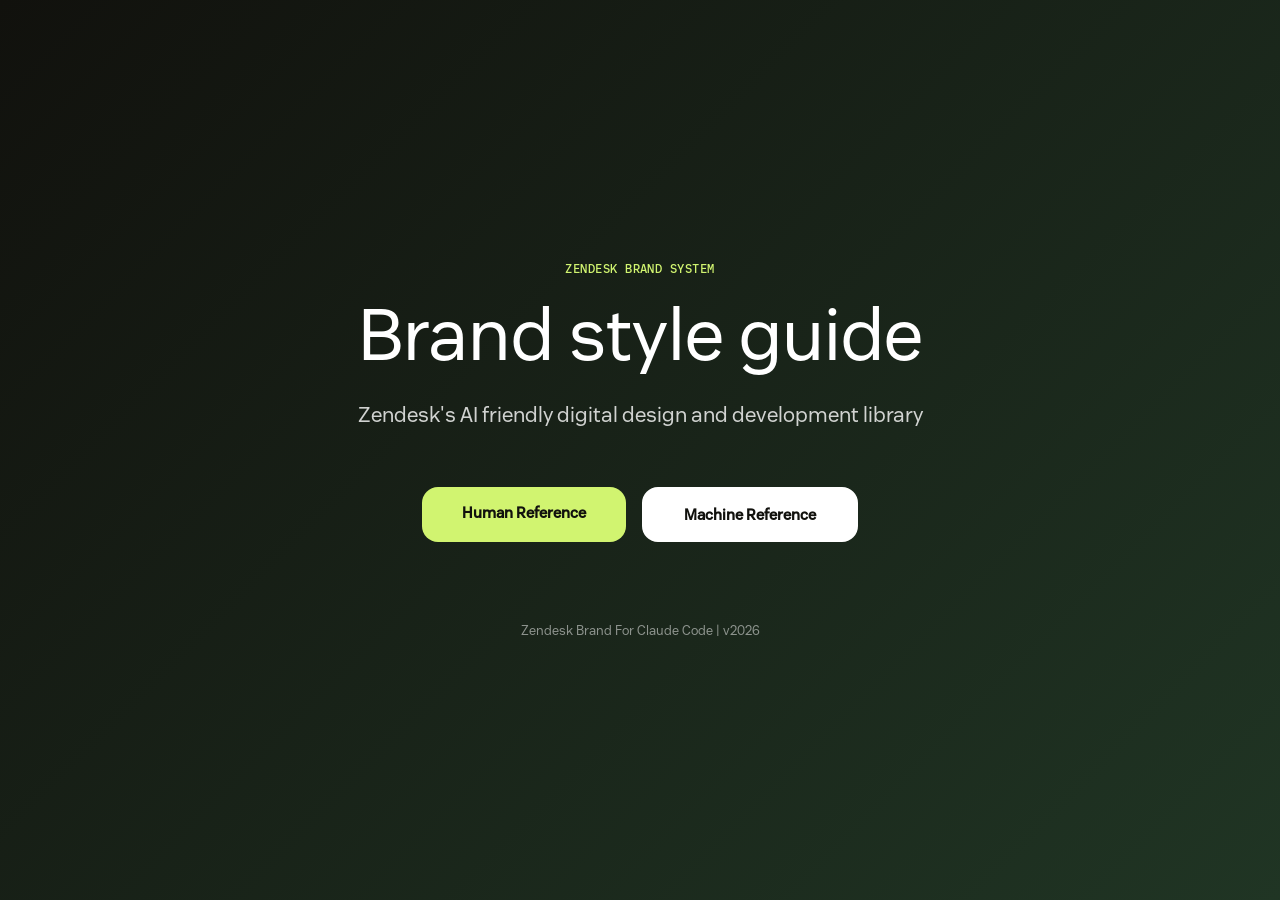
==== index.html @ 62f1cc7b "Initial commit: Zendesk Brand Style Guide - Add human-readable visual reference with complete design" ====
<!DOCTYPE html>
<html lang="en">
<head>
    <meta charset="UTF-8">
    <meta name="viewport" content="width=device-width, initial-scale=1.0">
    <title>Zendesk Brand Style Guide</title>
    <style>
        @font-face {
            font-family: 'Zendesk Sans';
            src: url('fonts/zendesk-sans/ZendeskSans-Regular.woff2') format('woff2');
            font-weight: 400;
            font-style: normal;
        }
        @font-face {
            font-family: 'Zendesk Sans';
            src: url('fonts/zendesk-sans/ZendeskSans-Medium.woff2') format('woff2');
            font-weight: 500;
            font-style: normal;
        }
        @font-face {
            font-family: 'Zendesk Mono';
            src: url('fonts/zendesk-mono/ZendeskMono-Medium.woff2') format('woff2');
            font-weight: 500;
            font-style: normal;
        }

        * {
            margin: 0;
            padding: 0;
            box-sizing: border-box;
        }

        body {
            font-family: 'Zendesk Sans', sans-serif;
            background: linear-gradient(135deg, #11110D 0%, #203524 100%);
            min-height: 100vh;
            display: flex;
            align-items: center;
            justify-content: center;
            color: #FFFFFF;
            padding: 40px;
        }

        .container {
            max-width: 800px;
            text-align: center;
        }

        .supertitle {
            font-family: 'Zendesk Mono', monospace;
            font-size: 12px;
            font-weight: 500;
            letter-spacing: 0.48px;
            text-transform: uppercase;
            color: #D1F470;
            margin-bottom: 20px;
        }

        h1 {
            font-size: 72px;
            font-weight: 400;
            line-height: 1.1;
            margin-bottom: 24px;
        }

        .subtitle {
            font-size: 21px;
            font-weight: 400;
            line-height: 1.5;
            color: rgba(255, 255, 255, 0.8);
            margin-bottom: 56px;
            max-width: 600px;
            margin-left: auto;
            margin-right: auto;
        }

        .buttons {
            display: flex;
            gap: 16px;
            justify-content: center;
            flex-wrap: wrap;
        }

        .btn {
            padding: 16px 40px;
            border-radius: 16px;
            font-family: 'Zendesk Sans', sans-serif;
            font-size: 15px;
            font-weight: 600;
            text-decoration: none;
            cursor: pointer;
            transition: all 0.2s;
            display: inline-block;
        }

        .btn-primary {
            background-color: #D1F470;
            color: #11110D;
            border: none;
        }

        .btn-primary:hover {
            opacity: 0.9;
            transform: translateY(-2px);
        }

        .btn-secondary {
            background-color: #FFFFFF;
            color: #11110D;
            border: 2px solid #FFFFFF;
        }

        .btn-secondary:hover {
            background-color: rgba(255, 255, 255, 0.9);
            transform: translateY(-2px);
        }

        .footer {
            margin-top: 80px;
            font-size: 13px;
            color: rgba(255, 255, 255, 0.5);
        }

        @media (max-width: 768px) {
            h1 {
                font-size: 48px;
            }
            .buttons {
                flex-direction: column;
                align-items: center;
            }
            .btn {
                width: 100%;
                max-width: 300px;
            }
        }
    </style>
</head>
<body>
    <div class="container">
        <p class="supertitle">ZENDESK BRAND SYSTEM</p>
        <h1>Brand style guide</h1>
        <p class="subtitle">Zendesk's AI friendly digital design and development library</p>

        <div class="buttons">
            <a href="zendesk-brand-visual-reference.html" class="btn btn-primary">Human Reference</a>
            <a href="zendesk-brand-code-reference.html" class="btn btn-secondary">Machine Reference</a>
        </div>

        <div class="footer">
            <p>Zendesk Brand For Claude Code | v2026</p>
        </div>
    </div>
</body>
</html>
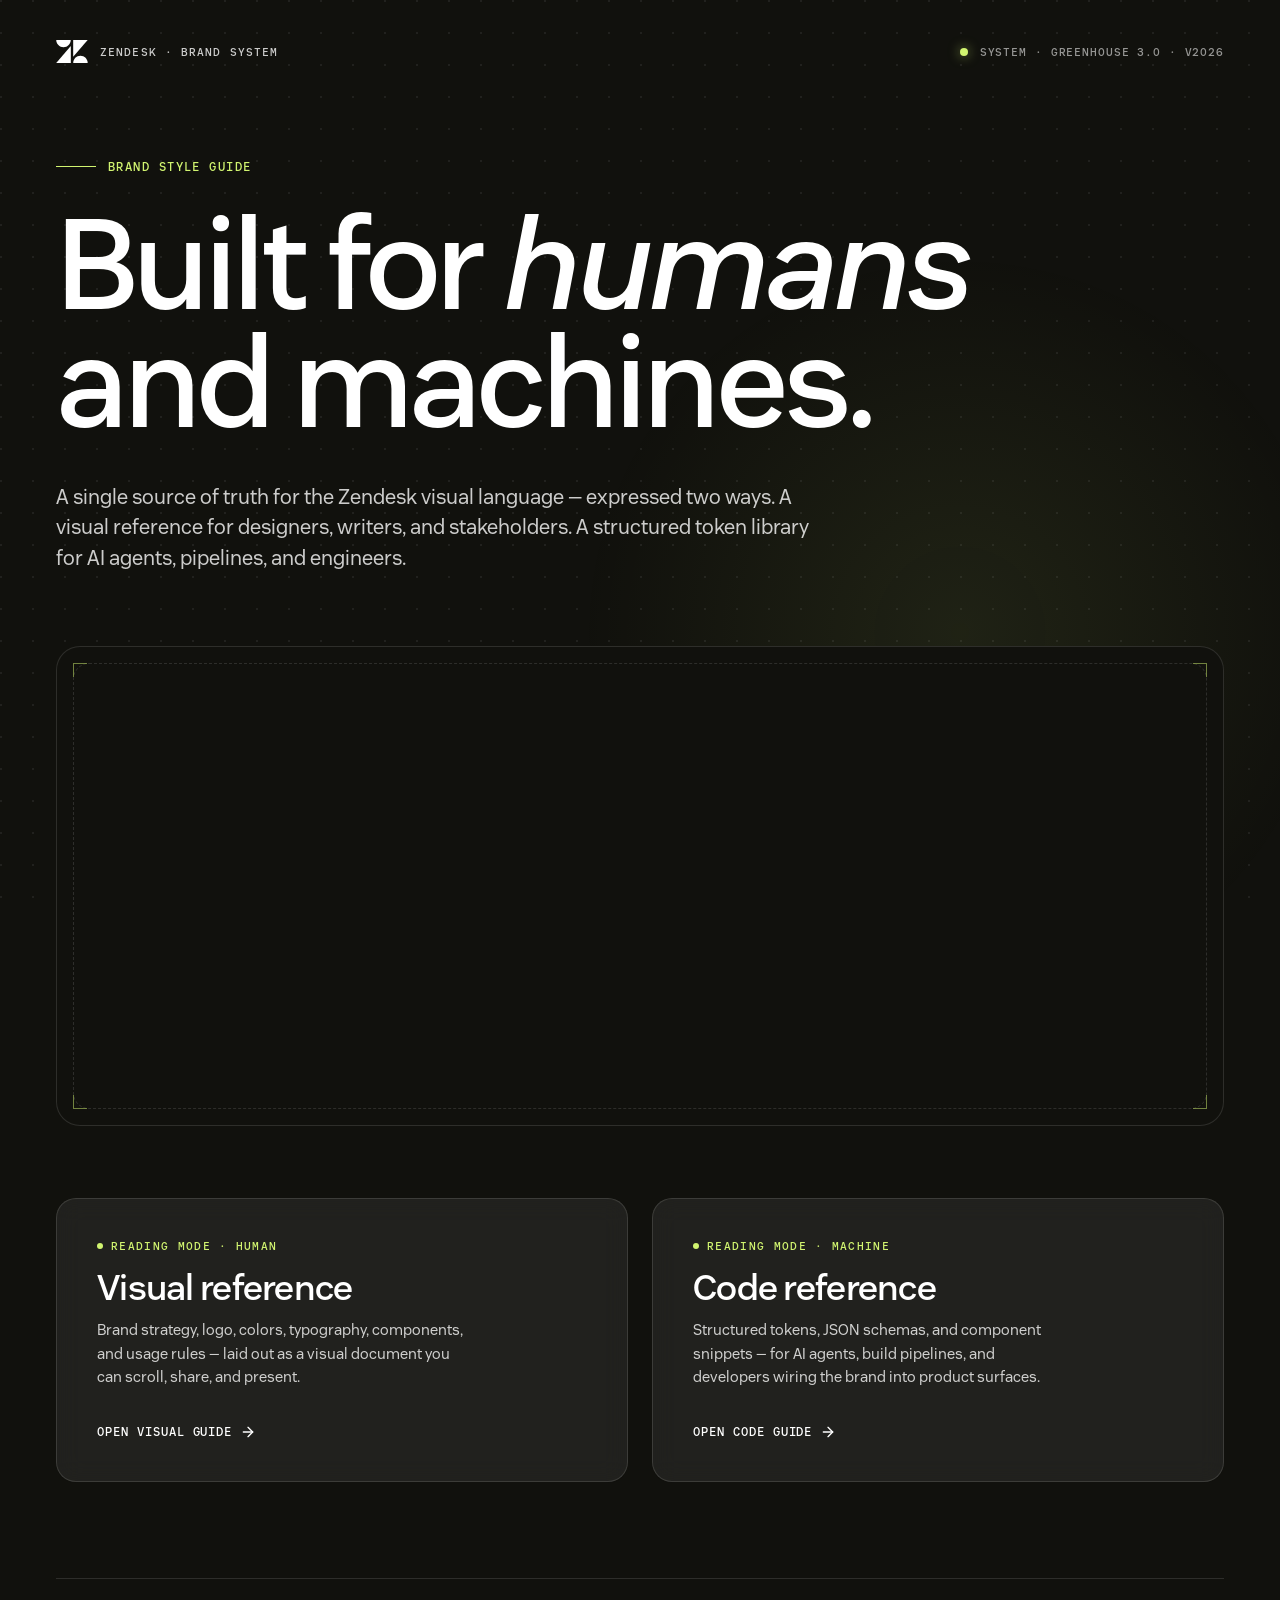
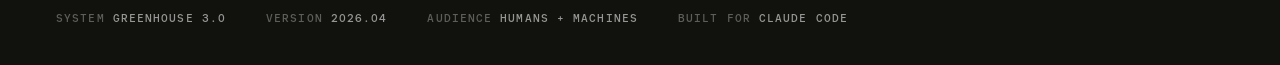
==== commit 43d13167: "Update project with brand assets and documentation - Add zendesk-brand skill package (zip) - Add cre" ====
--- a/index.html
+++ b/index.html
@@ -5,151 +5,586 @@
     <meta name="viewport" content="width=device-width, initial-scale=1.0">
     <title>Zendesk Brand Style Guide</title>
     <style>
+        /* ============================================================
+           FONTS
+           ============================================================ */
         @font-face {
             font-family: 'Zendesk Sans';
             src: url('fonts/zendesk-sans/ZendeskSans-Regular.woff2') format('woff2');
             font-weight: 400;
             font-style: normal;
+            font-display: swap;
         }
         @font-face {
             font-family: 'Zendesk Sans';
             src: url('fonts/zendesk-sans/ZendeskSans-Medium.woff2') format('woff2');
             font-weight: 500;
             font-style: normal;
+            font-display: swap;
+        }
+        @font-face {
+            font-family: 'Zendesk Sans';
+            src: url('fonts/zendesk-sans/ZendeskSans-MediumItalic.woff2') format('woff2');
+            font-weight: 500;
+            font-style: italic;
+            font-display: swap;
+        }
+        @font-face {
+            font-family: 'Zendesk Sans';
+            src: url('fonts/zendesk-sans/ZendeskSans-SemiBold.woff2') format('woff2');
+            font-weight: 600;
+            font-style: normal;
+            font-display: swap;
+        }
+        @font-face {
+            font-family: 'Zendesk Mono';
+            src: url('fonts/zendesk-mono/ZendeskMono-Regular.woff2') format('woff2');
+            font-weight: 400;
+            font-style: normal;
+            font-display: swap;
         }
         @font-face {
             font-family: 'Zendesk Mono';
             src: url('fonts/zendesk-mono/ZendeskMono-Medium.woff2') format('woff2');
             font-weight: 500;
             font-style: normal;
-        }
-
-        * {
-            margin: 0;
-            padding: 0;
-            box-sizing: border-box;
-        }
+            font-display: swap;
+        }
+
+        /* ============================================================
+           TOKENS
+           ============================================================ */
+        :root {
+            --color-licorice: #11110D;
+            --color-coconut: #FFFFFF;
+            --color-coconut-79: rgba(255, 255, 255, 0.79);
+            --color-coconut-56: rgba(255, 255, 255, 0.56);
+            --color-coconut-32: rgba(255, 255, 255, 0.32);
+            --color-coconut-12: rgba(255, 255, 255, 0.12);
+            --color-coconut-7: rgba(255, 255, 255, 0.07);
+            --color-matcha: #D1F470;
+            --color-matcha-200: #B8DB5C;
+            --color-shamrock: #2D4C33;
+
+            --font-sans: 'Zendesk Sans', -apple-system, BlinkMacSystemFont, sans-serif;
+            --font-mono: 'Zendesk Mono', ui-monospace, 'SF Mono', Menlo, monospace;
+
+            --s-8: 8px;
+            --s-12: 12px;
+            --s-16: 16px;
+            --s-24: 24px;
+            --s-32: 32px;
+            --s-40: 40px;
+            --s-56: 56px;
+            --s-72: 72px;
+            --s-96: 96px;
+            --s-120: 120px;
+
+            --content-max: 1200px;
+        }
+
+        * { margin: 0; padding: 0; box-sizing: border-box; }
+
+        html { scroll-behavior: smooth; }
 
         body {
-            font-family: 'Zendesk Sans', sans-serif;
-            background: linear-gradient(135deg, #11110D 0%, #203524 100%);
+            font-family: var(--font-sans);
+            background: var(--color-licorice);
+            color: var(--color-coconut);
             min-height: 100vh;
-            display: flex;
-            align-items: center;
+            overflow-x: hidden;
+            position: relative;
+            -webkit-font-smoothing: antialiased;
+        }
+
+        /* Fixed dot grid background — echoes machine reference page */
+        body::before {
+            content: '';
+            position: fixed;
+            inset: 0;
+            background-image: radial-gradient(circle at 1px 1px, var(--color-coconut-7) 1px, transparent 0);
+            background-size: 32px 32px;
+            pointer-events: none;
+            z-index: 0;
+        }
+
+        /* Shamrock radial glow bottom-right — echoes machine reference page */
+        body::after {
+            content: '';
+            position: fixed;
+            bottom: -20%;
+            right: -10%;
+            width: 70vw;
+            height: 70vw;
+            max-width: 1000px;
+            max-height: 1000px;
+            background: radial-gradient(circle, rgba(209, 244, 112, 0.08) 0%, transparent 60%);
+            pointer-events: none;
+            z-index: 0;
+        }
+
+        /* ============================================================
+           LAYOUT
+           ============================================================ */
+        .page {
+            position: relative;
+            z-index: 1;
+            min-height: 100vh;
+            display: flex;
+            flex-direction: column;
+            padding: var(--s-40) var(--s-56);
+        }
+
+        .header {
+            display: flex;
+            align-items: center;
+            justify-content: space-between;
+            margin-bottom: var(--s-96);
+        }
+
+        .brand {
+            display: flex;
+            align-items: center;
+            gap: var(--s-12);
+        }
+
+        .brand__mark {
+            width: 32px;
+            height: 23px;
+        }
+
+        .brand__text {
+            font-family: var(--font-mono);
+            font-size: 11px;
+            font-weight: 500;
+            letter-spacing: 0.1em;
+            text-transform: uppercase;
+            color: var(--color-coconut-79);
+        }
+
+        .status {
+            display: flex;
+            align-items: center;
+            gap: var(--s-12);
+            font-family: var(--font-mono);
+            font-size: 11px;
+            font-weight: 500;
+            letter-spacing: 0.08em;
+            text-transform: uppercase;
+            color: var(--color-coconut-56);
+        }
+
+        .status__dot {
+            width: 8px;
+            height: 8px;
+            border-radius: 50%;
+            background: var(--color-matcha);
+            box-shadow: 0 0 12px rgba(209, 244, 112, 0.6);
+            animation: pulse 2s ease-in-out infinite;
+        }
+
+        @keyframes pulse {
+            0%, 100% { opacity: 1; }
+            50% { opacity: 0.4; }
+        }
+
+        .hero {
+            flex: 1;
+            display: flex;
+            flex-direction: column;
             justify-content: center;
-            color: #FFFFFF;
-            padding: 40px;
-        }
-
-        .container {
-            max-width: 800px;
-            text-align: center;
-        }
-
-        .supertitle {
-            font-family: 'Zendesk Mono', monospace;
+            max-width: var(--content-max);
+            margin: 0 auto;
+            width: 100%;
+        }
+
+        .hero__supertitle {
+            font-family: var(--font-mono);
             font-size: 12px;
             font-weight: 500;
-            letter-spacing: 0.48px;
-            text-transform: uppercase;
-            color: #D1F470;
-            margin-bottom: 20px;
-        }
-
-        h1 {
-            font-size: 72px;
+            letter-spacing: 0.12em;
+            text-transform: uppercase;
+            color: var(--color-matcha);
+            margin-bottom: var(--s-32);
+            display: flex;
+            align-items: center;
+            gap: var(--s-12);
+        }
+
+        .hero__supertitle::before {
+            content: '';
+            width: 40px;
+            height: 1px;
+            background: var(--color-matcha);
+        }
+
+        .hero__title {
+            font-family: var(--font-sans);
+            font-size: clamp(64px, 10vw, 140px);
+            font-weight: 500;
+            line-height: 0.92;
+            letter-spacing: -0.03em;
+            margin-bottom: var(--s-40);
+            max-width: 14ch;
+        }
+
+        .hero__title em {
+            font-style: italic;
             font-weight: 400;
-            line-height: 1.1;
-            margin-bottom: 24px;
-        }
-
-        .subtitle {
-            font-size: 21px;
+        }
+
+        .hero__lede {
+            font-size: clamp(18px, 1.6vw, 22px);
             font-weight: 400;
             line-height: 1.5;
-            color: rgba(255, 255, 255, 0.8);
-            margin-bottom: 56px;
-            max-width: 600px;
-            margin-left: auto;
-            margin-right: auto;
-        }
-
-        .buttons {
-            display: flex;
-            gap: 16px;
+            color: var(--color-coconut-79);
+            max-width: 58ch;
+            margin-bottom: var(--s-72);
+        }
+
+        /* ============================================================
+           MOTION PLACEHOLDER — drop a video/Lottie/image here later
+           ============================================================ */
+        .motion {
+            position: relative;
+            width: 100%;
+            aspect-ratio: 21 / 9;
+            max-height: 480px;
+            border-radius: 24px;
+            overflow: hidden;
+            background: var(--color-licorice);
+            border: 1px solid var(--color-coconut-12);
+            margin-bottom: var(--s-72);
+            display: flex;
+            align-items: center;
             justify-content: center;
+        }
+
+        /* When a video or img is dropped in, it fills the slot */
+        .motion video,
+        .motion img,
+        .motion iframe {
+            position: absolute;
+            inset: 0;
+            width: 100%;
+            height: 100%;
+            object-fit: cover;
+            display: block;
+        }
+
+        /* Placeholder content — hide this once real asset is added by adding .motion--loaded */
+        .motion__placeholder {
+            position: relative;
+            display: flex;
+            flex-direction: column;
+            align-items: center;
+            gap: var(--s-24);
+            z-index: 1;
+        }
+
+        .motion--loaded .motion__placeholder { display: none; }
+
+        .motion__frame {
+            position: absolute;
+            inset: var(--s-16);
+            border: 1px dashed var(--color-coconut-12);
+            border-radius: 16px;
+            pointer-events: none;
+        }
+
+        .motion__corner {
+            position: absolute;
+            width: 14px;
+            height: 14px;
+            border: 1px solid var(--color-matcha);
+            opacity: 0.5;
+        }
+        .motion__corner--tl { top: var(--s-16); left: var(--s-16); border-right: 0; border-bottom: 0; }
+        .motion__corner--tr { top: var(--s-16); right: var(--s-16); border-left: 0; border-bottom: 0; }
+        .motion__corner--bl { bottom: var(--s-16); left: var(--s-16); border-right: 0; border-top: 0; }
+        .motion__corner--br { bottom: var(--s-16); right: var(--s-16); border-left: 0; border-top: 0; }
+
+        .motion__pulse {
+            width: 80px;
+            height: 80px;
+            border-radius: 50%;
+            background: rgba(209, 244, 112, 0.1);
+            display: flex;
+            align-items: center;
+            justify-content: center;
+            position: relative;
+        }
+
+        .motion__pulse::before,
+        .motion__pulse::after {
+            content: '';
+            position: absolute;
+            inset: 0;
+            border-radius: 50%;
+            border: 1px solid var(--color-matcha);
+            animation: ring 2.4s ease-out infinite;
+        }
+        .motion__pulse::after {
+            animation-delay: 1.2s;
+        }
+
+        @keyframes ring {
+            0% { transform: scale(0.9); opacity: 0.8; }
+            100% { transform: scale(1.8); opacity: 0; }
+        }
+
+        .motion__pulse svg {
+            width: 28px;
+            height: 28px;
+            fill: var(--color-matcha);
+            position: relative;
+            z-index: 1;
+        }
+
+        .motion__label {
+            font-family: var(--font-mono);
+            font-size: 11px;
+            font-weight: 500;
+            letter-spacing: 0.12em;
+            text-transform: uppercase;
+            color: var(--color-coconut-56);
+            text-align: center;
+        }
+
+        .motion__label strong {
+            color: var(--color-matcha);
+            font-weight: 500;
+            display: block;
+            margin-bottom: 4px;
+        }
+
+        /* ============================================================
+           ROUTE CARDS
+           ============================================================ */
+        .routes {
+            display: grid;
+            grid-template-columns: 1fr 1fr;
+            gap: var(--s-24);
+            margin-bottom: var(--s-96);
+        }
+
+        .route {
+            position: relative;
+            display: block;
+            padding: var(--s-40);
+            border-radius: 20px;
+            text-decoration: none;
+            color: inherit;
+            border: 1px solid var(--color-coconut-12);
+            background: var(--color-coconut-7);
+            backdrop-filter: blur(12px);
+            -webkit-backdrop-filter: blur(12px);
+            transition: border-color 0.2s ease, transform 0.2s ease, background 0.2s ease;
+            overflow: hidden;
+        }
+
+        .route::after {
+            content: '';
+            position: absolute;
+            inset: 0;
+            background: radial-gradient(circle at 80% 0%, rgba(209, 244, 112, 0.12), transparent 60%);
+            opacity: 0;
+            transition: opacity 0.3s ease;
+            pointer-events: none;
+        }
+
+        .route:hover {
+            border-color: var(--color-matcha);
+            transform: translateY(-2px);
+        }
+
+        .route:hover::after {
+            opacity: 1;
+        }
+
+        .route__tag {
+            font-family: var(--font-mono);
+            font-size: 11px;
+            font-weight: 500;
+            letter-spacing: 0.12em;
+            text-transform: uppercase;
+            color: var(--color-matcha);
+            margin-bottom: var(--s-16);
+            display: flex;
+            align-items: center;
+            gap: var(--s-8);
+        }
+
+        .route__tag::before {
+            content: '';
+            width: 6px;
+            height: 6px;
+            border-radius: 50%;
+            background: var(--color-matcha);
+        }
+
+        .route__title {
+            font-size: 36px;
+            font-weight: 500;
+            line-height: 1.05;
+            letter-spacing: -0.02em;
+            margin-bottom: var(--s-12);
+        }
+
+        .route__desc {
+            font-size: 15px;
+            line-height: 1.55;
+            color: var(--color-coconut-79);
+            margin-bottom: var(--s-32);
+            max-width: 42ch;
+        }
+
+        .route__cta {
+            display: inline-flex;
+            align-items: center;
+            gap: var(--s-8);
+            font-family: var(--font-mono);
+            font-size: 12px;
+            font-weight: 500;
+            letter-spacing: 0.08em;
+            text-transform: uppercase;
+            color: var(--color-coconut);
+        }
+
+        .route__cta svg {
+            width: 16px;
+            height: 16px;
+            transition: transform 0.2s ease;
+        }
+
+        .route:hover .route__cta svg {
+            transform: translateX(4px);
+        }
+
+        /* ============================================================
+           FOOTER META
+           ============================================================ */
+        .meta {
+            display: flex;
             flex-wrap: wrap;
-        }
-
-        .btn {
-            padding: 16px 40px;
-            border-radius: 16px;
-            font-family: 'Zendesk Sans', sans-serif;
-            font-size: 15px;
-            font-weight: 600;
-            text-decoration: none;
-            cursor: pointer;
-            transition: all 0.2s;
-            display: inline-block;
-        }
-
-        .btn-primary {
-            background-color: #D1F470;
-            color: #11110D;
-            border: none;
-        }
-
-        .btn-primary:hover {
-            opacity: 0.9;
-            transform: translateY(-2px);
-        }
-
-        .btn-secondary {
-            background-color: #FFFFFF;
-            color: #11110D;
-            border: 2px solid #FFFFFF;
-        }
-
-        .btn-secondary:hover {
-            background-color: rgba(255, 255, 255, 0.9);
-            transform: translateY(-2px);
-        }
-
-        .footer {
-            margin-top: 80px;
-            font-size: 13px;
-            color: rgba(255, 255, 255, 0.5);
-        }
-
-        @media (max-width: 768px) {
-            h1 {
-                font-size: 48px;
-            }
-            .buttons {
-                flex-direction: column;
-                align-items: center;
-            }
-            .btn {
-                width: 100%;
-                max-width: 300px;
-            }
+            gap: var(--s-40);
+            padding-top: var(--s-32);
+            border-top: 1px solid var(--color-coconut-12);
+            font-family: var(--font-mono);
+            font-size: 11px;
+            font-weight: 500;
+            letter-spacing: 0.1em;
+            text-transform: uppercase;
+            color: var(--color-coconut-56);
+        }
+
+        .meta__item {
+            display: flex;
+            gap: var(--s-8);
+        }
+
+        .meta__label {
+            color: var(--color-coconut-32);
+        }
+
+        /* ============================================================
+           RESPONSIVE
+           ============================================================ */
+        @media (max-width: 900px) {
+            .page { padding: var(--s-32) var(--s-32); }
+            .header { margin-bottom: var(--s-72); }
+            .routes { grid-template-columns: 1fr; }
+            .route__title { font-size: 28px; }
+            .motion { aspect-ratio: 16 / 10; }
+        }
+
+        @media (max-width: 560px) {
+            .page { padding: var(--s-24); }
+            .status span:not(.status__dot) { display: none; }
+            .hero__lede { font-size: 16px; }
+            .route { padding: var(--s-32) var(--s-24); }
+            .meta { gap: var(--s-24); }
         }
     </style>
 </head>
 <body>
-    <div class="container">
-        <p class="supertitle">ZENDESK BRAND SYSTEM</p>
-        <h1>Brand style guide</h1>
-        <p class="subtitle">Zendesk's AI friendly digital design and development library</p>
-
-        <div class="buttons">
-            <a href="zendesk-brand-visual-reference.html" class="btn btn-primary">Human Reference</a>
-            <a href="zendesk-brand-code-reference.html" class="btn btn-secondary">Machine Reference</a>
-        </div>
-
-        <div class="footer">
-            <p>Zendesk Brand For Claude Code | v2026</p>
-        </div>
+    <div class="page">
+        <!-- HEADER -->
+        <header class="header">
+            <div class="brand">
+                <svg class="brand__mark" viewBox="0 0 144 105" fill="none" xmlns="http://www.w3.org/2000/svg">
+                    <path d="M77.4095 104.5C77.5392 86.3085 92.3259 71.6016 110.548 71.6016C128.77 71.6016 143.556 86.3085 143.686 104.5L77.4095 104.5Z" fill="#FFFFFF"/>
+                    <path d="M143.5 0H77.5V77L143.5 0Z" fill="#FFFFFF"/>
+                    <path d="M66.2766 0C66.1468 18.1914 51.3605 32.8983 33.1385 32.8984C14.9165 32.8984 0.12976 18.1915 0 0L66.2766 0Z" fill="#FFFFFF"/>
+                    <path d="M0 104.5L66.5 104.5L66.5 27.5L0 104.5Z" fill="#FFFFFF"/>
+                </svg>
+                <div class="brand__text">Zendesk · Brand System</div>
+            </div>
+            <div class="status">
+                <span class="status__dot"></span>
+                <span>System · Greenhouse 3.0 · v2026</span>
+            </div>
+        </header>
+
+        <!-- HERO -->
+        <main class="hero">
+            <div class="hero__supertitle">Brand Style Guide</div>
+            <h1 class="hero__title">Built for <em>humans</em> and machines.</h1>
+            <p class="hero__lede">A single source of truth for the Zendesk visual language — expressed two ways. A visual reference for designers, writers, and stakeholders. A structured token library for AI agents, pipelines, and engineers.</p>
+
+            <!-- MOTION PLACEHOLDER
+                 To replace with real asset:
+                 1. Add a <video autoplay muted loop playsinline> or <img> inside .motion
+                 2. Add class "motion--loaded" to the .motion element to hide the placeholder
+            -->
+            <div class="motion motion--loaded" id="motion-slot">
+                <video autoplay muted loop playsinline>
+                    <source src="logo-expand.mp4" type="video/mp4">
+                </video>
+                <div class="motion__frame"></div>
+                <div class="motion__corner motion__corner--tl"></div>
+                <div class="motion__corner motion__corner--tr"></div>
+                <div class="motion__corner motion__corner--bl"></div>
+                <div class="motion__corner motion__corner--br"></div>
+            </div>
+
+            <!-- ROUTES -->
+            <div class="routes">
+                <a href="zendesk-brand-visual-reference.html" class="route">
+                    <div class="route__tag">Reading Mode · Human</div>
+                    <h2 class="route__title">Visual reference</h2>
+                    <p class="route__desc">Brand strategy, logo, colors, typography, components, and usage rules — laid out as a visual document you can scroll, share, and present.</p>
+                    <span class="route__cta">
+                        Open visual guide
+                        <svg viewBox="0 0 24 24" fill="none" stroke="currentColor" stroke-width="2" stroke-linecap="round" stroke-linejoin="round">
+                            <line x1="5" y1="12" x2="19" y2="12"/>
+                            <polyline points="12 5 19 12 12 19"/>
+                        </svg>
+                    </span>
+                </a>
+
+                <a href="zendesk-brand-code-reference.html" class="route">
+                    <div class="route__tag">Reading Mode · Machine</div>
+                    <h2 class="route__title">Code reference</h2>
+                    <p class="route__desc">Structured tokens, JSON schemas, and component snippets — for AI agents, build pipelines, and developers wiring the brand into product surfaces.</p>
+                    <span class="route__cta">
+                        Open code guide
+                        <svg viewBox="0 0 24 24" fill="none" stroke="currentColor" stroke-width="2" stroke-linecap="round" stroke-linejoin="round">
+                            <line x1="5" y1="12" x2="19" y2="12"/>
+                            <polyline points="12 5 19 12 12 19"/>
+                        </svg>
+                    </span>
+                </a>
+            </div>
+
+            <!-- META -->
+            <div class="meta">
+                <div class="meta__item"><span class="meta__label">System</span><span>Greenhouse 3.0</span></div>
+                <div class="meta__item"><span class="meta__label">Version</span><span>2026.04</span></div>
+                <div class="meta__item"><span class="meta__label">Audience</span><span>Humans + Machines</span></div>
+                <div class="meta__item"><span class="meta__label">Built for</span><span>Claude Code</span></div>
+            </div>
+        </main>
     </div>
 </body>
 </html>
